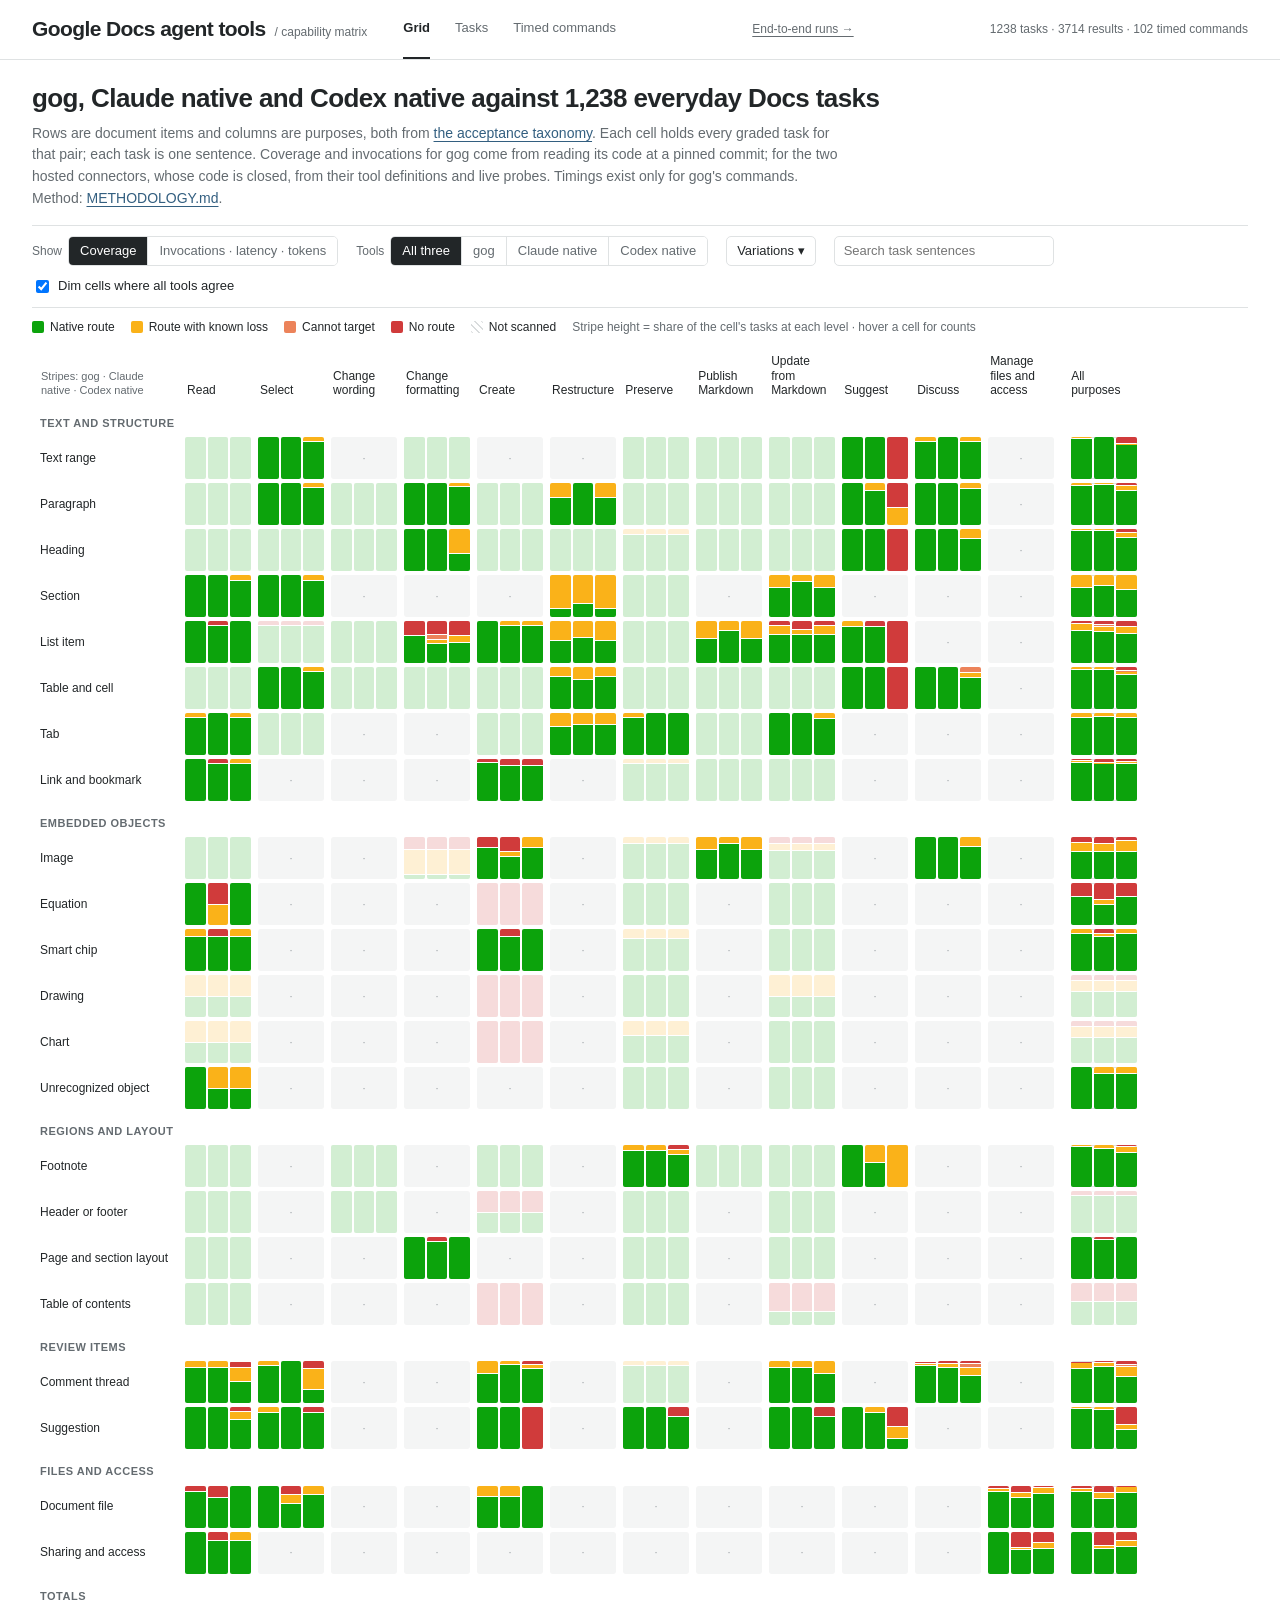
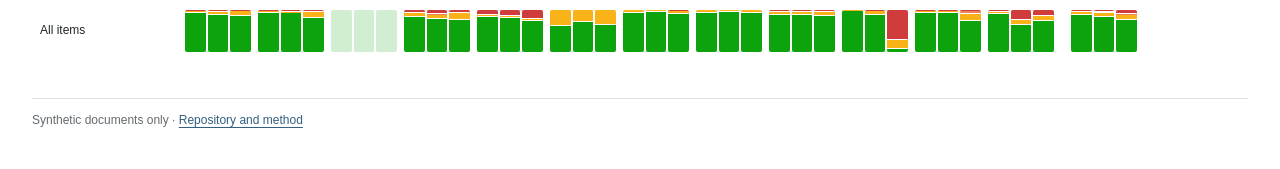
==== docs/index.html @ 2969fa2e "Publish the gog / Claude native / Codex native comparison: review site, data, methodology and pipeli" ====
<!doctype html>
<html lang="en">
  <head>
    <meta charset="utf-8" />
    <meta name="viewport" content="width=device-width,initial-scale=1" />
    <title>Google Docs agent tools</title>
    <link rel="stylesheet" href="matrix.css" />
  </head>
  <body>
    <header class="topbar">
      <a class="brand" href="./">Google Docs agent tools <small>/ capability matrix</small></a>
      <nav aria-label="Views">
        <button data-view="grid" class="active">Grid</button>
        <button data-view="tasks">Tasks</button>
        <button data-view="commands">Timed commands</button>
      </nav>
      <a class="topbar-note" href="e2e.html">End-to-end runs →</a> <span class="topbar-note" id="counts"></span>
    </header>
    <main>
      <div id="banner"></div>
      <section class="intro">
        <h1>gog, Claude native and Codex native against 1,238 everyday Docs tasks</h1>
        <p>
          Rows are document items and columns are purposes, both from
          <a href="https://github.com/alejoacelas/google-docs-agent-tools/blob/main/data/ACCEPTANCE.md">the acceptance taxonomy</a>. Each cell holds
          every graded task for that pair; each task is one sentence.
          Coverage and invocations for gog come from reading its code at a pinned commit; for the two hosted connectors, whose code is closed, from their tool definitions and live probes. Timings exist only for gog's commands. Method: <a href="https://github.com/alejoacelas/google-docs-agent-tools/blob/main/METHODOLOGY.md">METHODOLOGY.md</a>.
        </p>
      </section>
      <div class="controls" id="controls"></div>
      <div class="legend" id="legend"></div>
      <div id="view"></div>
      <footer>
        Synthetic documents only · <a href="https://github.com/alejoacelas/google-docs-agent-tools">Repository and method</a>
      </footer>
    </main>
    <aside id="drawer" aria-label="Details" hidden>
      <button class="close" id="drawer-close" aria-label="Close details">×</button>
      <div id="drawer-content"></div>
    </aside>
    <div id="tip" role="tooltip" hidden></div>
    <script src="matrix.js"></script>
  </body>
</html>
---- docs/matrix.css ----
:root {
  --ink: #222628;
  --muted: #646b70;
  --faint: #9aa0a4;
  --line: #dfe2e3;
  --soft: #f4f5f5;
  --bg: #fff;
  --mono: ui-monospace, SFMono-Regular, Menlo, Consolas, monospace;
  /* coverage levels: status palette, always paired with a label */
  --native: #0ca30c;
  --lossy: #fab219;
  --cannot: #ec835a;
  --noroute: #d03b3b;
  --unscanned: #d9dcdd;
  /* sequential blue ramp for invocations and latency */
  --s1: #cde2fb;
  --s2: #9ec5f4;
  --s3: #6da7ec;
  --s4: #3987e5;
  --s5: #256abf;
  --s6: #104281;
  /* cost bands: one ramp per band, tints and a shade of the categorical hue */
  --blue: #2a78d6;
  --orange: #eb6834;
  --aqua: #1baf7a;
}
:root {
  --blue-1: color-mix(in oklab, var(--blue) 32%, white);
  --blue-2: color-mix(in oklab, var(--blue) 48%, white);
  --blue-3: color-mix(in oklab, var(--blue) 64%, white);
  --blue-4: color-mix(in oklab, var(--blue) 82%, white);
  --blue-5: var(--blue);
  --blue-6: color-mix(in oklab, var(--blue) 70%, black);
  --orange-1: color-mix(in oklab, var(--orange) 32%, white);
  --orange-2: color-mix(in oklab, var(--orange) 48%, white);
  --orange-3: color-mix(in oklab, var(--orange) 64%, white);
  --orange-4: color-mix(in oklab, var(--orange) 82%, white);
  --orange-5: var(--orange);
  --orange-6: color-mix(in oklab, var(--orange) 70%, black);
  --aqua-1: color-mix(in oklab, var(--aqua) 32%, white);
  --aqua-2: color-mix(in oklab, var(--aqua) 48%, white);
  --aqua-3: color-mix(in oklab, var(--aqua) 64%, white);
  --aqua-4: color-mix(in oklab, var(--aqua) 82%, white);
  --aqua-5: var(--aqua);
  --aqua-6: color-mix(in oklab, var(--aqua) 70%, black);
}
* {
  box-sizing: border-box;
}
body {
  margin: 0;
  background: var(--bg);
  color: var(--ink);
  font:
    14px/1.55 -apple-system,
    BlinkMacSystemFont,
    "Segoe UI",
    sans-serif;
  -webkit-font-smoothing: antialiased;
}
button,
select,
input {
  font: inherit;
  color: inherit;
}
button {
  cursor: pointer;
}
a {
  color: #335f80;
  text-underline-offset: 3px;
}
:focus-visible {
  outline: 2px solid #28669b;
  outline-offset: 2px;
}
h1 {
  font-size: 26px;
  letter-spacing: -0.6px;
  font-weight: 620;
  margin: 0 0 8px;
  line-height: 1.25;
}
h2 {
  font-size: 19px;
  font-weight: 600;
  margin: 0 0 6px;
  line-height: 1.3;
}
h3 {
  font-size: 15px;
  font-weight: 600;
  margin: 18px 0 6px;
}
.muted {
  color: var(--muted);
}
.topbar {
  border-bottom: 1px solid var(--line);
  display: flex;
  align-items: center;
  gap: 36px;
  padding: 0 32px;
  min-height: 60px;
}
.brand {
  display: flex;
  align-items: baseline;
  gap: 9px;
  color: var(--ink);
  text-decoration: none;
  font-size: 21px;
  font-weight: 700;
  letter-spacing: -0.6px;
}
.brand small {
  font-size: 12px;
  color: var(--muted);
  font-weight: 400;
  letter-spacing: 0;
}
nav {
  display: flex;
  align-self: stretch;
  gap: 25px;
}
nav button {
  border: 0;
  border-bottom: 2px solid transparent;
  background: none;
  padding: 0;
  color: var(--muted);
  font-size: 13px;
}
nav button:hover {
  color: var(--ink);
}
nav button.active {
  border-bottom-color: var(--ink);
  color: var(--ink);
  font-weight: 600;
}
.topbar-note {
  margin-left: auto;
  color: var(--muted);
  font-size: 12px;
}
main {
  padding: 22px 32px 40px;
  max-width: 1500px;
}
.intro p {
  max-width: 820px;
  color: var(--muted);
  margin: 0 0 16px;
}
.banner {
  border: 1px dashed #b88a00;
  background: #fff8e6;
  border-radius: 4px;
  padding: 8px 12px;
  margin-bottom: 16px;
  font-size: 13px;
}
footer {
  margin-top: 36px;
  border-top: 1px solid var(--line);
  padding-top: 12px;
  color: var(--muted);
  font-size: 12px;
}

/* controls: one row above the chart */
.controls {
  display: flex;
  flex-wrap: wrap;
  align-items: center;
  gap: 10px 18px;
  padding: 10px 0;
  border-top: 1px solid var(--line);
  border-bottom: 1px solid var(--line);
  margin-bottom: 10px;
}
.seg {
  display: inline-flex;
  border: 1px solid var(--line);
  border-radius: 5px;
  overflow: hidden;
}
.seg button {
  border: 0;
  background: #fff;
  padding: 4px 11px;
  font-size: 13px;
  color: var(--muted);
}
.seg button + button {
  border-left: 1px solid var(--line);
}
.seg button.on {
  background: var(--ink);
  color: #fff;
}
.ctl-label {
  font-size: 12px;
  color: var(--muted);
  margin-right: 6px;
}
.controls input[type="search"] {
  border: 1px solid var(--line);
  border-radius: 5px;
  padding: 4px 9px;
  width: 220px;
  font-size: 13px;
}
.controls label.check {
  font-size: 13px;
  display: inline-flex;
  gap: 6px;
  align-items: center;
}
details.tags {
  position: relative;
  font-size: 13px;
}
details.tags summary {
  cursor: pointer;
  border: 1px solid var(--line);
  border-radius: 5px;
  padding: 4px 10px;
  list-style: none;
}
details.tags summary::-webkit-details-marker {
  display: none;
}
details.tags .panel {
  position: absolute;
  z-index: 20;
  top: 34px;
  left: 0;
  background: #fff;
  border: 1px solid var(--line);
  border-radius: 6px;
  box-shadow: 0 6px 24px rgba(0, 0, 0, 0.08);
  padding: 10px 12px;
  width: 520px;
  columns: 2;
}
details.tags .grp {
  break-inside: avoid;
  margin-bottom: 8px;
}
details.tags .grp b {
  display: block;
  font-size: 11px;
  color: var(--muted);
  font-weight: 600;
  text-transform: uppercase;
  letter-spacing: 0.4px;
}
details.tags label {
  display: block;
}
.clear {
  border: 0;
  background: none;
  color: #335f80;
  font-size: 12px;
  padding: 0;
}

/* legend */
.legend {
  display: flex;
  flex-wrap: wrap;
  gap: 6px 16px;
  align-items: center;
  font-size: 12px;
  color: var(--muted);
  margin-bottom: 14px;
}
.key {
  display: inline-flex;
  align-items: center;
  gap: 6px;
  color: var(--ink);
}
.sw {
  width: 12px;
  height: 12px;
  border-radius: 2px;
  display: inline-block;
}
.hatch {
  background: repeating-linear-gradient(
    45deg,
    var(--unscanned) 0 2px,
    #fff 2px 5px
  );
}

/* grid */
.grid-wrap {
  overflow-x: auto;
  padding-bottom: 6px;
}
table.grid {
  border-collapse: separate;
  border-spacing: 7px 4px;
}
table.grid th {
  font-weight: 500;
  font-size: 12px;
  text-align: left;
  color: var(--ink);
}
table.grid thead th {
  vertical-align: bottom;
  width: 66px;
  min-width: 66px;
  line-height: 1.2;
  padding: 0 2px 4px;
}
table.grid thead th.total,
table.grid td.total-col {
  padding-left: 10px;
}
table.grid th.row {
  white-space: nowrap;
  padding-right: 10px;
  font-weight: 500;
}
table.grid tr.group th {
  font-size: 11px;
  color: var(--muted);
  text-transform: uppercase;
  letter-spacing: 0.5px;
  font-weight: 600;
  padding-top: 10px;
}
.tool-order {
  font-size: 11px;
  color: var(--muted);
  font-weight: 400;
}
td.cell {
  padding: 0;
}
.cellbox {
  display: flex;
  gap: 2px;
  height: 42px;
  width: 66px;
  border-radius: 3px;
  cursor: pointer;
  position: relative;
  outline-offset: 1px;
}
.cellbox:hover,
.cellbox.sel {
  outline: 2px solid var(--ink);
}
.cellbox.na {
  cursor: default;
  background: var(--soft);
  justify-content: center;
  align-items: center;
  color: var(--faint);
  font-size: 11px;
}
.cellbox.na:hover {
  outline: none;
}
.cellbox.empty {
  background: var(--soft);
}
.cellbox.dim {
  opacity: 0.18;
}
.stripe {
  flex: 1;
  display: flex;
  flex-direction: column-reverse;
  gap: 1px;
  border-radius: 2px;
  overflow: hidden;
  font-size: 11px;
  font-variant-numeric: tabular-nums;
  justify-content: flex-start;
}
.stripe.value {
  justify-content: center;
  align-items: center;
  flex-direction: column;
}
.stripe.value.none {
  background: var(--soft);
  color: var(--faint);
}
.seg-native {
  background: var(--native);
}
.seg-lossy {
  background: var(--lossy);
}
.seg-cannot-target {
  background: var(--cannot);
}
.seg-no-route {
  background: var(--noroute);
}
.seg-not-scanned {
  background: repeating-linear-gradient(
    45deg,
    var(--unscanned) 0 2px,
    #fff 2px 5px
  );
}
.ntasks {
  position: absolute;
  right: -1px;
  top: -13px;
  font-size: 9px;
  color: var(--faint);
}
td.total-col .cellbox,
tr.total-row .cellbox {
  box-shadow: inset 0 0 0 1px var(--line);
}

/* tooltip */
#tip {
  position: fixed;
  z-index: 50;
  pointer-events: none;
  background: #fff;
  border: 1px solid var(--line);
  border-radius: 6px;
  box-shadow: 0 6px 22px rgba(0, 0, 0, 0.1);
  padding: 8px 10px;
  font-size: 12px;
  max-width: 340px;
}
#tip b {
  display: block;
  margin-bottom: 4px;
}
#tip table {
  border-collapse: collapse;
}
#tip td {
  padding: 1px 8px 1px 0;
  vertical-align: top;
}

/* drawer */
#drawer {
  position: fixed;
  top: 0;
  right: 0;
  bottom: 0;
  width: min(620px, 100vw);
  background: #fff;
  border-left: 1px solid var(--line);
  box-shadow: -8px 0 30px rgba(0, 0, 0, 0.06);
  overflow-y: auto;
  padding: 22px 26px 40px;
  z-index: 40;
}
#drawer .close {
  position: absolute;
  top: 12px;
  right: 16px;
  border: 0;
  background: none;
  font-size: 24px;
  color: var(--muted);
}
.eyebrow {
  font-size: 11px;
  text-transform: uppercase;
  letter-spacing: 0.5px;
  color: var(--muted);
  margin: 0 0 4px;
}
.outcome {
  color: var(--muted);
  font-size: 13px;
  margin: 0 0 14px;
}
.task {
  border-top: 1px solid var(--line);
  padding: 9px 0;
}
.task > .head {
  display: grid;
  grid-template-columns: 1fr auto;
  gap: 10px;
  align-items: start;
  cursor: pointer;
}
.task .sentence {
  font-size: 13.5px;
}
.chips {
  display: flex;
  gap: 4px;
}
.chip {
  display: inline-flex;
  align-items: center;
  gap: 4px;
  font-size: 11px;
  border: 1px solid var(--line);
  border-radius: 10px;
  padding: 0 7px 0 5px;
  white-space: nowrap;
  font-variant-numeric: tabular-nums;
}
.chip .sw {
  width: 9px;
  height: 9px;
  border-radius: 50%;
}
.tagrow {
  margin-top: 3px;
  display: flex;
  flex-wrap: wrap;
  gap: 4px;
}
.tag {
  font-size: 10.5px;
  color: var(--muted);
  background: var(--soft);
  border-radius: 3px;
  padding: 0 5px;
}
.task .body {
  display: none;
  margin-top: 8px;
}
.task.open .body {
  display: block;
}
.toolres {
  margin: 8px 0 12px;
  padding-left: 10px;
  border-left: 3px solid var(--line);
}
.toolres h4 {
  margin: 0 0 3px;
  font-size: 13px;
  display: flex;
  gap: 8px;
  align-items: center;
}
.route {
  font-family: var(--mono);
  font-size: 12px;
  margin: 4px 0;
}
.route li {
  margin: 1px 0;
}
.route .opt {
  color: var(--muted);
}
.route .ms {
  color: var(--muted);
  font-family: inherit;
}
.flag {
  font-size: 10.5px;
  border: 1px solid #c9b48a;
  color: #6b5320;
  border-radius: 3px;
  padding: 0 5px;
}
.note {
  font-size: 12.5px;
  margin: 3px 0;
}
.ev {
  font-size: 12px;
}

/* list views */
table.list {
  border-collapse: collapse;
  width: 100%;
  font-size: 13px;
}
table.list th {
  text-align: left;
  font-weight: 600;
  font-size: 12px;
  color: var(--muted);
  border-bottom: 1px solid var(--line);
  padding: 6px 8px;
  cursor: pointer;
  white-space: nowrap;
}
table.list td {
  border-bottom: 1px solid var(--line);
  padding: 6px 8px;
  vertical-align: top;
}
table.list tr.clickable:hover td {
  background: var(--soft);
  cursor: pointer;
}
.num {
  text-align: right;
  font-variant-numeric: tabular-nums;
}
.bar-track {
  position: relative;
  height: 14px;
  width: 260px;
  background: var(--soft);
  border-radius: 2px;
}
.bar-range {
  position: absolute;
  top: 6px;
  height: 2px;
  background: var(--faint);
}
.bar-med {
  position: absolute;
  top: 2px;
  width: 10px;
  height: 10px;
  margin-left: -5px;
  border-radius: 50%;
  background: var(--s4);
  border: 2px solid #fff;
}
.cols {
  display: grid;
  gap: 28px;
  max-width: 900px;
}
.cols code {
  white-space: nowrap;
}
@media (max-width: 700px) {
  .topbar {
    padding: 0 16px;
    gap: 16px;
    flex-wrap: wrap;
  }
  main {
    padding: 16px;
  }
  .controls input[type="search"] {
    width: 100%;
  }
  details.tags .panel {
    width: 90vw;
    columns: 1;
  }
}

.stripe.bands {
  flex-direction: column;
  gap: 1px;
}
.band {
  flex: 1;
  border-radius: 1px;
}
.band.none {
  background: var(--soft);
}
.bandlegend {
  display: grid;
  gap: 4px;
}
.bandlegend > div {
  display: flex;
  flex-wrap: wrap;
  gap: 4px 12px;
  align-items: center;
}
.bandname {
  min-width: 190px;
  color: var(--ink);
  font-weight: 500;
}
/* cell summary: numbers sit under the centered swatch or heading they belong to */
table.sumtable th.num,
table.sumtable td.num {
  text-align: center;
}
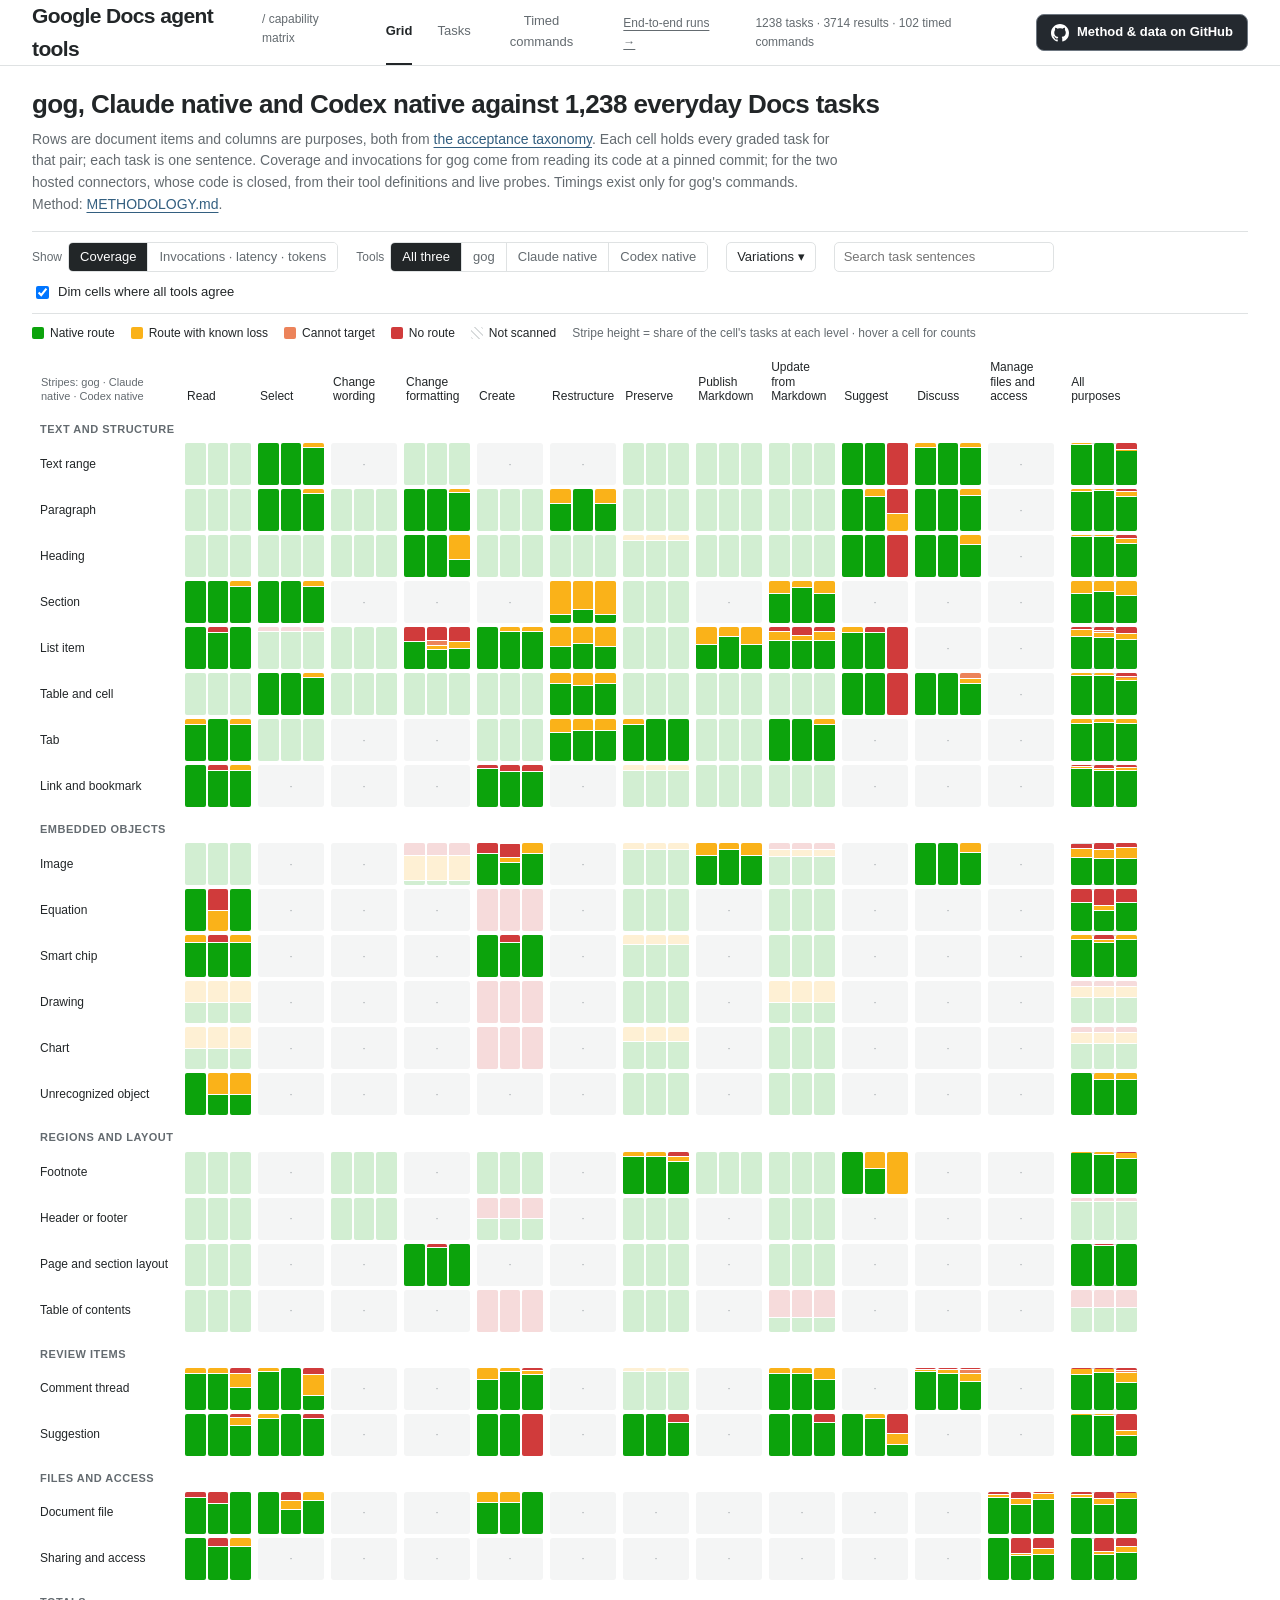
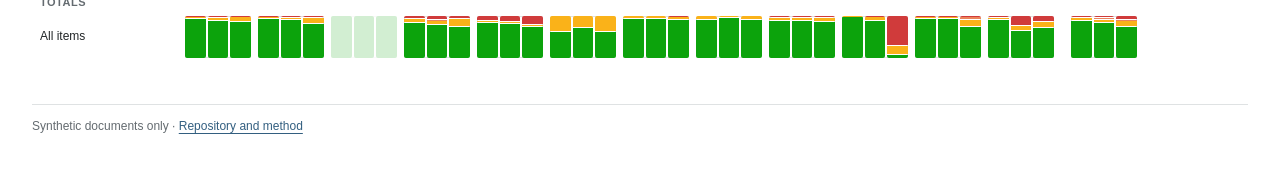
==== commit edac2ffb: "Add a prominent GitHub button to the review site Co-Authored-By: Claude Opus 5.5 <noreply@anthropic." ====
--- a/docs/index.html
+++ b/docs/index.html
@@ -5,7 +5,7 @@
     <meta name="viewport" content="width=device-width,initial-scale=1" />
     <title>Google Docs agent tools</title>
     <link rel="stylesheet" href="matrix.css" />
-  </head>
+  <style>.gh-link{display:inline-flex;align-items:center;gap:8px;padding:7px 14px;border-radius:8px;background:#24292f;color:#fff !important;border:1px solid #6e7781;font-weight:600;font-size:13px;text-decoration:none;white-space:nowrap}.gh-link:hover{background:#000}</style></head>
   <body>
     <header class="topbar">
       <a class="brand" href="./">Google Docs agent tools <small>/ capability matrix</small></a>
@@ -14,7 +14,7 @@
         <button data-view="tasks">Tasks</button>
         <button data-view="commands">Timed commands</button>
       </nav>
-      <a class="topbar-note" href="e2e.html">End-to-end runs →</a> <span class="topbar-note" id="counts"></span>
+      <a class="topbar-note" href="e2e.html">End-to-end runs →</a> <span class="topbar-note" id="counts"></span><a class="gh-link" href="https://github.com/alejoacelas/google-docs-agent-tools" title="Method, data and code on GitHub"><svg viewBox="0 0 16 16" width="18" height="18" aria-hidden="true" fill="currentColor"><path d="M8 0C3.58 0 0 3.58 0 8c0 3.54 2.29 6.53 5.47 7.59.4.07.55-.17.55-.38 0-.19-.01-.82-.01-1.49-2.01.37-2.53-.49-2.69-.94-.09-.23-.48-.94-.82-1.13-.28-.15-.68-.52-.01-.53.63-.01 1.08.58 1.23.82.72 1.21 1.87.87 2.33.66.07-.52.28-.87.51-1.07-1.78-.2-3.64-.89-3.64-3.95 0-.87.31-1.59.82-2.15-.08-.2-.36-1.02.08-2.12 0 0 .67-.21 2.2.82.64-.18 1.32-.27 2-.27.68 0 1.36.09 2 .27 1.53-1.04 2.2-.82 2.2-.82.44 1.1.16 1.92.08 2.12.51.56.82 1.27.82 2.15 0 3.07-1.87 3.75-3.65 3.95.29.25.54.73.54 1.48 0 1.07-.01 1.93-.01 2.2 0 .21.15.46.55.38A8.013 8.013 0 0016 8c0-4.42-3.58-8-8-8z"/></svg>Method &amp; data on GitHub</a>
     </header>
     <main>
       <div id="banner"></div>
